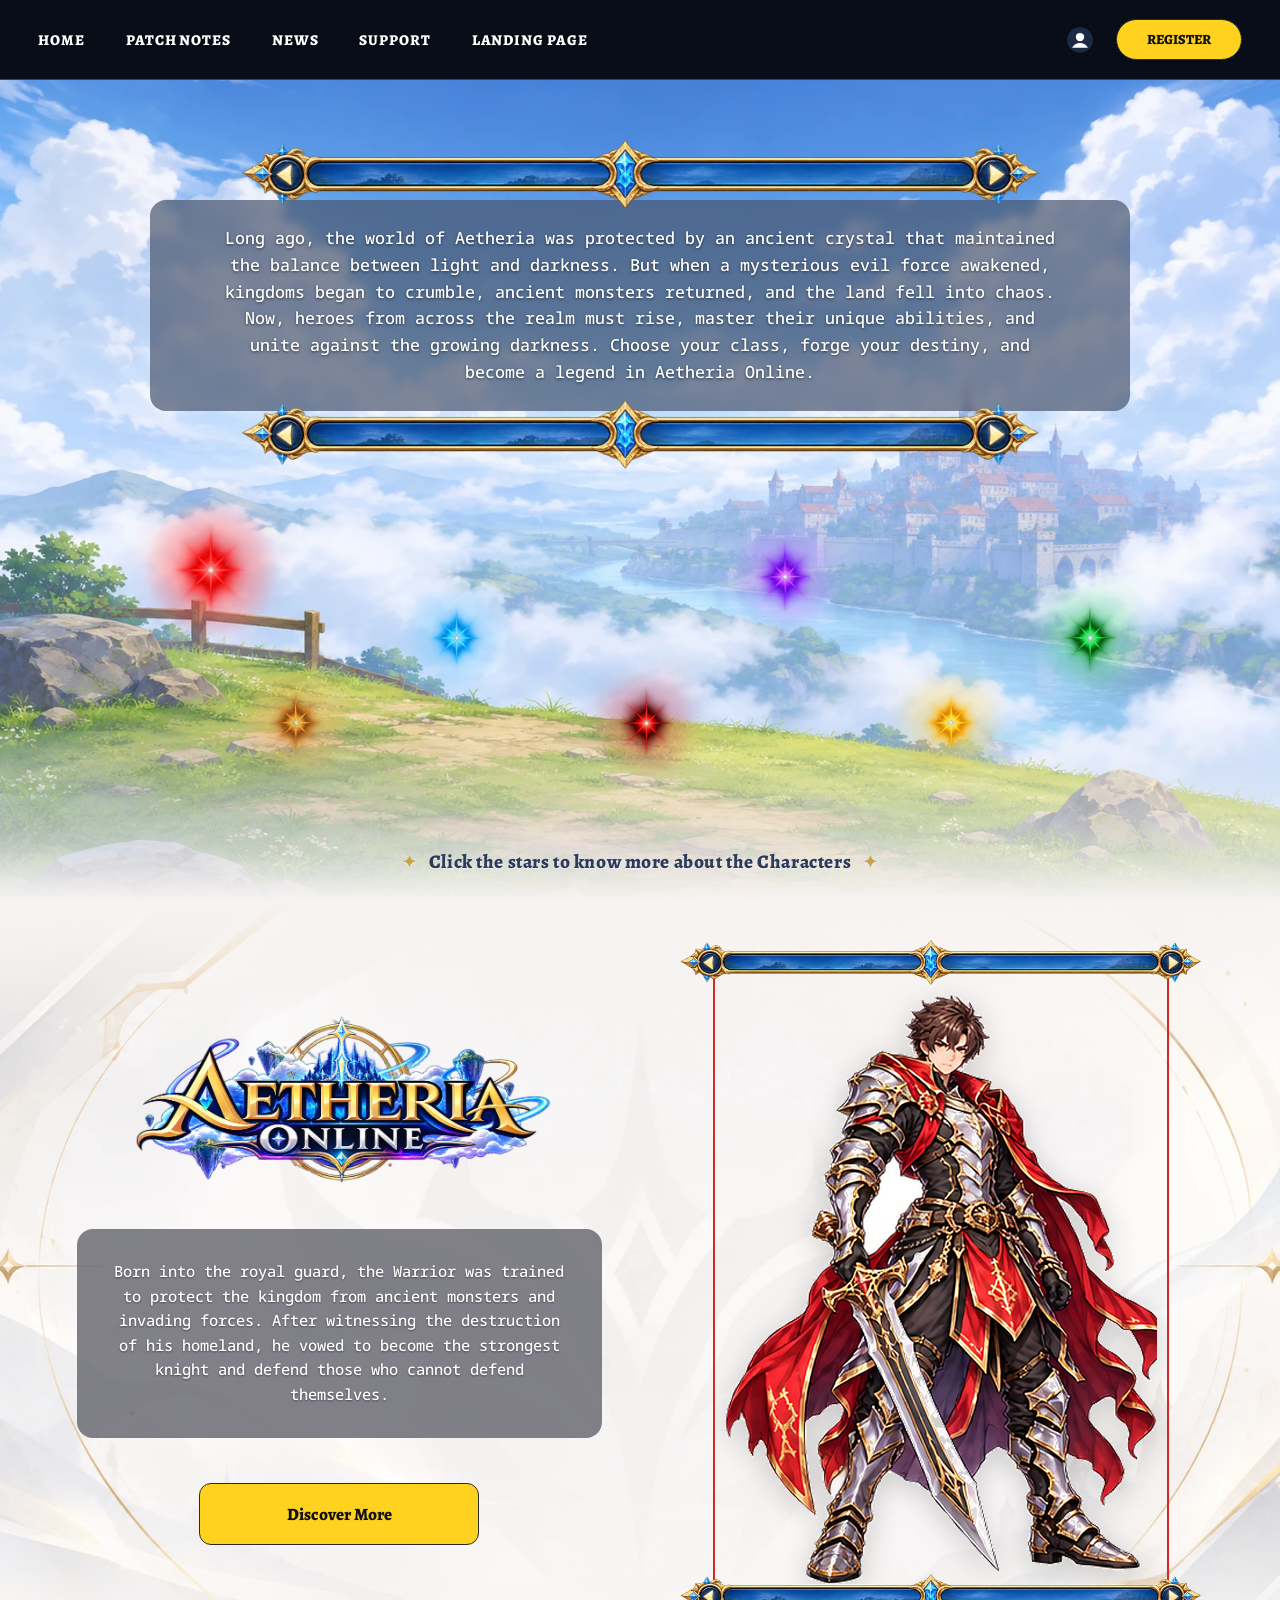
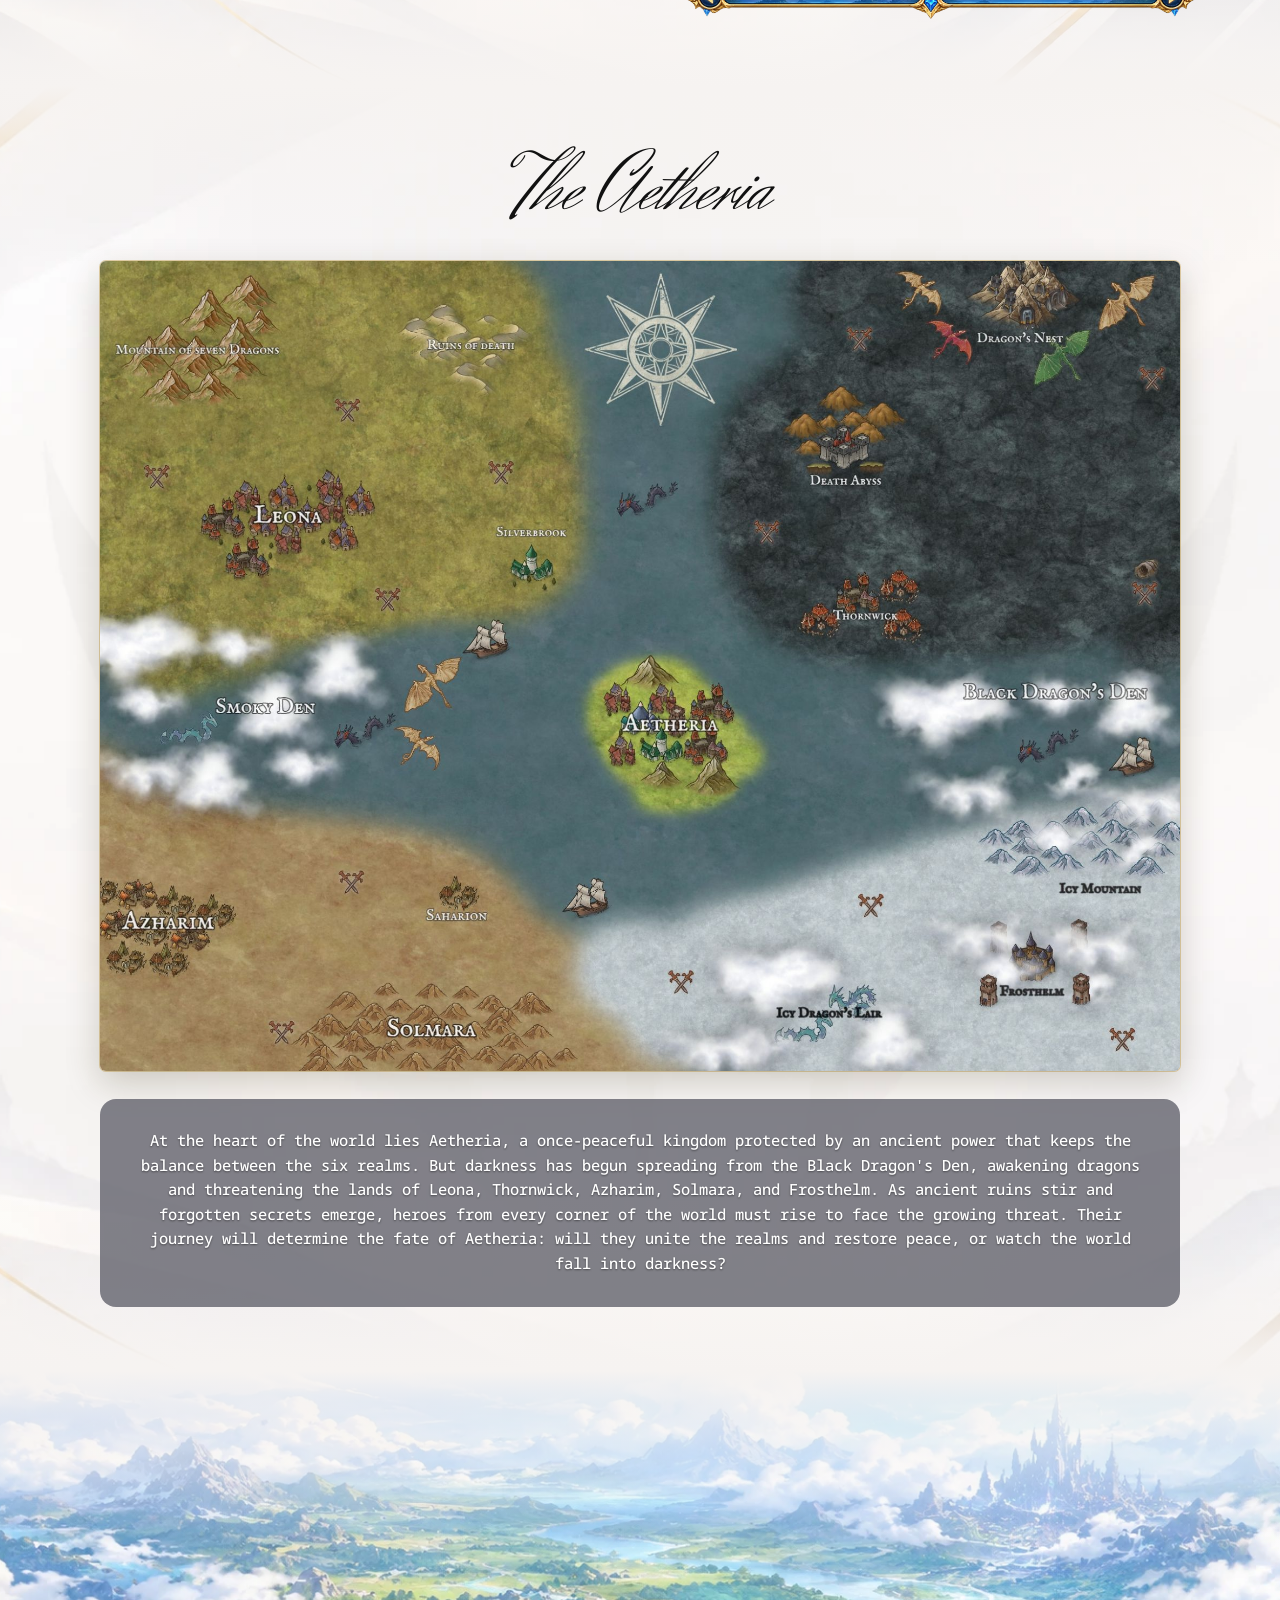
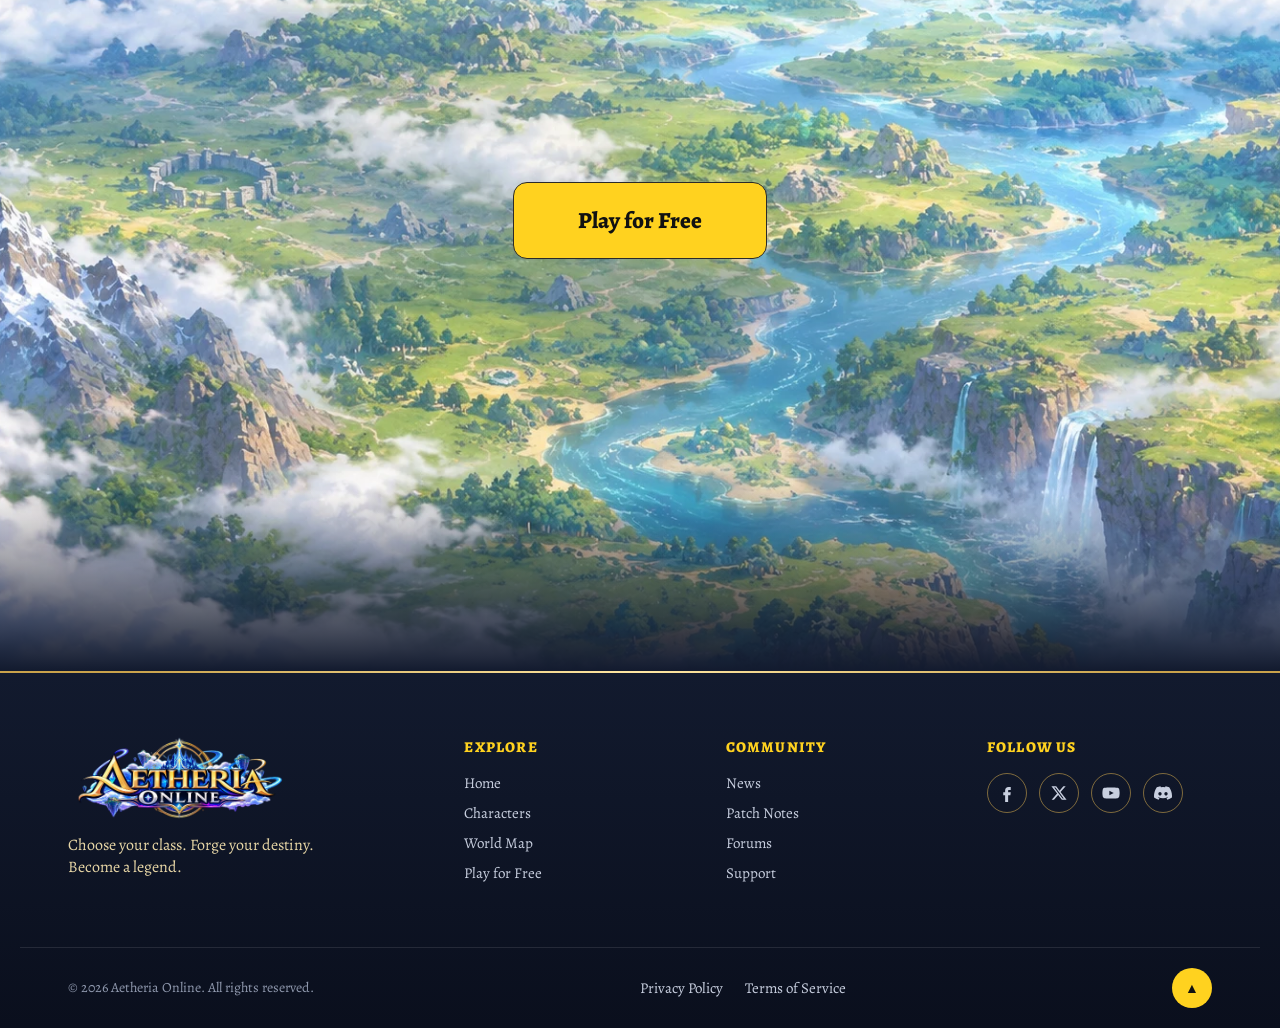
==== pages/home.html @ 91de080e "Add Aetheria Online website Landing page with starfield, shooting stars and warp transition; homepag" ====
<!DOCTYPE html>
<html lang="en">
<head>
  <meta charset="UTF-8" />
  <meta name="viewport" content="width=device-width, initial-scale=1.0" />
  <title>Aetheria Online | Official Website</title>
  <link rel="preconnect" href="https://fonts.googleapis.com" />
  <link rel="preconnect" href="https://fonts.gstatic.com" crossorigin />
  <link href="https://fonts.googleapis.com/css2?family=Alegreya:wght@700;800&family=Herr+Von+Muellerhoff&family=Noto+Sans+Mono:wght@500;600&display=swap" rel="stylesheet" />
  <link rel="stylesheet" href="../css/home.css?v=7" />
  <!-- Runs before the page is drawn: arrival effect after "Official Website" -->
  <script src="../js/page-transition.js?v=7"></script>
</head>
<body>

  <!-- ================= TOP MENU (full width) ================= -->
  <nav class="nav" id="top-nav">
    <ul class="nav__links">
      <li><a href="#home">Home</a></li>
      <li><a href="#">Patch Notes</a></li>
      <li><a href="#">News</a></li>
      <li><a href="#">Support</a></li>
      <li><a href="../index.html">Landing Page</a></li>
    </ul>
    <div class="nav__right">
      <a class="nav__account" href="#" aria-label="Account">
        <svg viewBox="0 0 24 24" width="28" height="28" aria-hidden="true">
          <circle cx="12" cy="12" r="11" fill="#1d2a44" />
          <circle cx="12" cy="9.5" r="3.6" fill="#fff" />
          <path d="M5.2 18.6c1.4-2.6 3.9-4 6.8-4s5.4 1.4 6.8 4" fill="#fff" />
        </svg>
      </a>
      <a class="btn btn--small" href="#">Register</a>
    </div>
  </nav>

  <!-- Centred page column: side space appears on wide screens -->
  <main class="page">

  <!-- ================= CONTAINER 1 : Hero ================= -->
  <section class="hero" id="home">

    <div class="intro">
      <div class="frame-bar"><img src="../assets/images/ui/frame-bar.webp" alt="" /></div>
      <p class="intro__text">
        Long ago, the world of Aetheria was protected by an ancient crystal that maintained the
        balance between light and darkness. But when a mysterious evil force awakened, kingdoms
        began to crumble, ancient monsters returned, and the land fell into chaos. Now, heroes from
        across the realm must rise, master their unique abilities, and unite against the growing
        darkness. Choose your class, forge your destiny, and become a legend in Aetheria Online.
      </p>
      <div class="frame-bar"><img src="../assets/images/ui/frame-bar.webp" alt="" /></div>
    </div>

    <!-- Stars: data-character must match a key in js/characters.js -->
    <div class="stars">
      <button class="star" data-character="warrior"   style="--x:16.5%; --y:54.6%;" aria-label="Show Warrior"><img src="../assets/images/stars/star-red.png" alt="" /></button>
      <button class="star" data-character="cleric"    style="--x:35.6%; --y:65%;"   aria-label="Show Cleric"><img src="../assets/images/stars/star-blue.png" alt="" /></button>
      <button class="star" data-character="mage"      style="--x:61.3%; --y:55.6%;" aria-label="Show Mage"><img src="../assets/images/stars/star-purple.png" alt="" /></button>
      <button class="star" data-character="archer"    style="--x:85.2%; --y:65%;"   aria-label="Show Archer"><img src="../assets/images/stars/star-green.png" alt="" /></button>
      <button class="star" data-character="mechanic"  style="--x:23.1%; --y:78%;"   aria-label="Show Mechanic"><img src="../assets/images/stars/star-bronze.png" alt="" /></button>
      <button class="star" data-character="assassin"  style="--x:50.5%; --y:78%;"   aria-label="Show Assassin"><img src="../assets/images/stars/star-dark-red.png" alt="" /></button>
      <button class="star" data-character="alchemist" style="--x:74.2%; --y:78%;"   aria-label="Show Alchemist"><img src="../assets/images/stars/star-gold.png" alt="" /></button>
    </div>

    <!-- Hint in the misty area at the bottom of Container 1 -->
    <p class="star-hint">
      <span class="star-hint__icon" aria-hidden="true">&#10022;</span>
      Click the stars to know more about the Characters
      <span class="star-hint__icon" aria-hidden="true">&#10022;</span>
    </p>
  </section>

  <!-- ================= CONTAINER 2 : Character ================= -->
  <section class="characters" id="characters">
    <div class="characters__inner">
      <div class="characters__info">
        <img class="characters__logo" src="../assets/images/logo/logo.png" alt="Aetheria Online" />

        <div class="characters__desc">
          <!-- Only this text fades -->
          <p id="character-desc" class="fade"></p>
        </div>

        <a class="btn btn--discover" id="discover-btn" href="#home">Discover More</a>
      </div>

      <div class="portrait" id="portrait">
        <div class="frame-bar"><img src="../assets/images/ui/frame-bar.webp" alt="" /></div>
        <div class="portrait__box">
          <!-- Only this image fades -->
          <img id="character-img" class="portrait__img fade" src="" alt="" />
        </div>
        <div class="frame-bar"><img src="../assets/images/ui/frame-bar.webp" alt="" /></div>
      </div>
    </div>
  </section>

  <!-- ================= CONTAINER 3 : Aetheria Map ================= -->
  <section class="world" id="world">
    <div class="world__inner reveal">
      <h2 class="world__title">The Aetheria</h2>

      <figure class="world__map">
        <img src="../assets/images/backgrounds/aetheria-map.jpg"
             alt="Map of Aetheria showing Leona, Thornwick, Azharim, Solmara, Frosthelm and the Black Dragon's Den"
             loading="lazy" />
      </figure>

      <p class="world__desc">
        At the heart of the world lies Aetheria, a once-peaceful kingdom protected by an ancient
        power that keeps the balance between the six realms. But darkness has begun spreading from
        the Black Dragon's Den, awakening dragons and threatening the lands of Leona, Thornwick,
        Azharim, Solmara, and Frosthelm. As ancient ruins stir and forgotten secrets emerge, heroes
        from every corner of the world must rise to face the growing threat. Their journey will
        determine the fate of Aetheria: will they unite the realms and restore peace, or watch the
        world fall into darkness?
      </p>
    </div>
  </section>

  <!-- ================= CONTAINER 4 : Play for Free ================= -->
  <section class="play" id="play">
    <a class="btn btn--play" href="#">Play for Free</a>
  </section>

  </main>

  <!-- ================= FOOTER ================= -->
  <footer class="footer">
    <div class="footer__top">
      <div class="footer__brand">
        <img class="footer__logo" src="../assets/images/logo/logo.png" alt="Aetheria Online" loading="lazy" />
        <p class="footer__tagline">Choose your class. Forge your destiny. Become a legend.</p>
      </div>

      <nav class="footer__col" aria-label="Explore">
        <h3>Explore</h3>
        <a href="#home">Home</a>
        <a href="#characters">Characters</a>
        <a href="#world">World Map</a>
        <a href="#play">Play for Free</a>
      </nav>

      <nav class="footer__col" aria-label="Community">
        <h3>Community</h3>
        <a href="#">News</a>
        <a href="#">Patch Notes</a>
        <a href="#">Forums</a>
        <a href="#">Support</a>
      </nav>

      <div class="footer__col">
        <h3>Follow Us</h3>
        <div class="footer__social">
          <a href="#" aria-label="Facebook">
            <svg viewBox="0 0 24 24" aria-hidden="true"><path d="M14 8h3V4h-3c-2.8 0-4.5 1.8-4.5 4.6V11H7v4h2.5v9h4v-9h3l.5-4h-3.5V8.8c0-.5.3-.8.5-.8z"/></svg>
          </a>
          <a href="#" aria-label="X">
            <svg viewBox="0 0 24 24" aria-hidden="true"><path d="M17.8 3h3.1l-6.8 7.8 8 10.2h-6.3l-4.9-6.4L5.3 21H2.2l7.3-8.4L1.9 3h6.4l4.4 5.9L17.8 3zm-1.1 16.2h1.7L7.3 4.7H5.5l11.2 14.5z"/></svg>
          </a>
          <a href="#" aria-label="YouTube">
            <svg viewBox="0 0 24 24" aria-hidden="true"><path d="M23 7.2a3 3 0 0 0-2.1-2.1C19 4.6 12 4.6 12 4.6s-7 0-8.9.5A3 3 0 0 0 1 7.2 31 31 0 0 0 .5 12a31 31 0 0 0 .5 4.8 3 3 0 0 0 2.1 2.1c1.9.5 8.9.5 8.9.5s7 0 8.9-.5a3 3 0 0 0 2.1-2.1 31 31 0 0 0 .5-4.8 31 31 0 0 0-.5-4.8zM9.8 15.1V8.9l5.8 3.1-5.8 3.1z"/></svg>
          </a>
          <a href="#" aria-label="Discord">
            <svg viewBox="0 0 24 24" aria-hidden="true"><path d="M20.3 4.4A19.6 19.6 0 0 0 15.4 3l-.6 1.3a18 18 0 0 0-5.6 0L8.6 3a19.6 19.6 0 0 0-4.9 1.4C.6 9.1-.3 13.6.1 18.1a19.8 19.8 0 0 0 6 3l1.3-2.1a12.8 12.8 0 0 1-2-1l.5-.4a14.1 14.1 0 0 0 12.2 0l.5.4c-.6.4-1.3.7-2 1l1.3 2.1a19.7 19.7 0 0 0 6-3c.5-5.2-.8-9.7-3.6-13.7zM8 15.4c-1.2 0-2.2-1.1-2.2-2.4S6.8 10.6 8 10.6s2.2 1.1 2.2 2.4-1 2.4-2.2 2.4zm8 0c-1.2 0-2.2-1.1-2.2-2.4s1-2.4 2.2-2.4 2.2 1.1 2.2 2.4-1 2.4-2.2 2.4z"/></svg>
          </a>
        </div>
      </div>
    </div>

    <div class="footer__bottom">
      <p>&copy; <span id="year">2026</span> Aetheria Online. All rights reserved.</p>
      <div class="footer__legal">
        <a href="#">Privacy Policy</a>
        <a href="#">Terms of Service</a>
      </div>
      <button class="footer__totop" id="to-top" type="button" aria-label="Back to top">&#9650;</button>
    </div>
  </footer>

  <script src="../js/characters.js?v=7"></script>
  <script src="../js/home.js?v=7"></script>
</body>
</html>
---- css/home.css ----
/* ===== Homepage ===== */
*,
*::before,
*::after {
  box-sizing: border-box;
  margin: 0;
  padding: 0;
}

html {
  scroll-behavior: smooth;
}

/* ---------- Page layout ----------
   --page-max     = width of the centred content column
   --page-gutter  = colour of the empty side space on wide screens
   --nav-height   = height of the full-width top menu bar */
:root {
  --page-max: 1440px;
  --page-gutter: #0e1627;
  --nav-height: 80px;
}

body {
  background: var(--page-gutter);
  color: #fff;
  font-family: "Alegreya", Georgia, serif;
}

img {
  display: block;
  max-width: 100%;
}

/* ---------- Shared yellow button ---------- */
.btn {
  display: inline-flex;
  align-items: center;
  justify-content: center;
  background: #ffd21f;
  color: #111;
  border: 1px solid #2a2a2a;
  border-radius: 12px;
  font-family: "Alegreya", Georgia, serif;
  font-weight: 800;
  text-decoration: none;
  transition: transform 0.2s ease, box-shadow 0.2s ease, background 0.2s ease;
}

.btn:hover,
.btn:focus-visible {
  background: #ffdd4d;
  transform: translateY(-2px);
  box-shadow: 0 0 18px rgba(255, 200, 0, 0.5);
}

.btn--small {
  padding: 10px 30px;
  font-size: 14px;
  text-transform: uppercase;
  border-radius: 999px;
}

/* ---------- Ornate frame bar (top/bottom of intro + portrait) ---------- */
.frame-bar {
  width: 100%;
  aspect-ratio: 2000 / 190;
  overflow: hidden;
  position: relative;
  z-index: 2;
}

.frame-bar img {
  width: 100%;
  height: 100%;
  object-fit: cover;
  object-position: 50% 48%;
}

/* =========================================================
   CONTAINER 1 : Hero
   ========================================================= */
/* Centred column that holds Containers 1-4.
   On screens wider than --page-max the dark gutter shows on both sides. */
.page {
  width: 100%;
  max-width: var(--page-max);
  margin: 0 auto;
  background: #f6f3f1;
  box-shadow: 0 0 60px rgba(0, 0, 0, 0.55);
  overflow: hidden;
}

/* Sticky links land below the top menu */
.page > section {
  scroll-margin-top: var(--nav-height);
}

.hero {
  position: relative;
  width: 100%;
  /* Design ratio (1440x1024), but never taller than the screen */
  aspect-ratio: 1440 / 1024;
  max-height: calc(100vh - var(--nav-height));
  min-height: 560px;
  background: url("../assets/images/backgrounds/homepage-bg.webp") center 65% / cover no-repeat;
  overflow: hidden;
}

/* "Click the stars..." hint, sitting in the misty fade at the bottom */
.star-hint {
  position: absolute;
  left: 0;
  right: 0;
  bottom: clamp(14px, 3%, 32px);
  z-index: 3; /* above the bottom fade */
  display: flex;
  align-items: center;
  justify-content: center;
  gap: 12px;
  padding: 0 16px;
  font-family: "Alegreya", Georgia, serif;
  font-weight: 800;
  font-size: clamp(16px, 1.5vw, 22px);
  letter-spacing: 0.03em;
  text-align: center;
  color: #2c3a5c;
  text-shadow: 0 1px 0 rgba(255, 255, 255, 0.8);
  pointer-events: none;
  animation: hintBreathe 3s ease-in-out infinite;
}

.star-hint__icon {
  color: #c9a24b;
  font-size: 0.9em;
}

@keyframes hintBreathe {
  0%, 100% { opacity: 0.75; }
  50%      { opacity: 1; }
}

.stars {
  position: absolute;
  inset: 0;
}

/* Full-width top menu bar (like the reference) */
.nav {
  position: sticky;
  top: 0;
  z-index: 50;
  min-height: var(--nav-height);
  display: flex;
  align-items: center;
  justify-content: space-between;
  /* menu items line up with the edges of the centred column */
  padding: 14px max(clamp(16px, 3vw, 40px), calc((100% - var(--page-max)) / 2 + 40px));
  background: rgba(10, 14, 24, 0.96);
  border-bottom: 1px solid rgba(201, 162, 75, 0.35);
  backdrop-filter: blur(6px);
}

.nav__links {
  display: flex;
  flex-wrap: wrap;
  gap: clamp(18px, 3.2vw, 52px);
  list-style: none;
}

.nav__links a {
  color: #fff;
  font-size: 15px;
  letter-spacing: 0.06em;
  font-weight: 800;
  text-transform: uppercase;
  text-decoration: none;
  text-shadow: 0 1px 3px rgba(0, 0, 0, 0.45);
  transition: color 0.2s ease;
}

.nav__links a:hover {
  color: #ffd21f;
}

.nav__right {
  display: flex;
  align-items: center;
  gap: 22px;
}

.nav__account {
  display: flex;
}

/* Intro text block */
.intro {
  position: absolute;
  top: 7%;
  left: 50%;
  transform: translateX(-50%);
  width: min(78%, 980px);
  display: flex;
  flex-direction: column;
  align-items: center;
}

.intro .frame-bar {
  width: 82%;
}

.intro__text {
  width: 100%;
  margin: -1.4% 0;
  padding: clamp(14px, 2.6%, 34px) clamp(20px, 7%, 90px);
  background: rgba(70, 82, 105, 0.68);
  backdrop-filter: blur(4px);
  border-radius: 16px;
  font-family: "Noto Sans Mono", "Courier New", monospace;
  font-weight: 500;
  font-size: clamp(13px, 1.3vw, 19px);
  line-height: 1.6;
  text-align: center;
  color: #fff;
  text-shadow: 0 1px 3px rgba(0, 0, 0, 0.6);
}

/* Clickable stars */
.star {
  --glow: #ffffff;
  position: absolute;
  left: var(--x);
  /* squeeze the design positions into the lower part of the hero
     so the stars never sit under the intro text box */
  top: calc(var(--y) * 0.8 + 16%);
  width: clamp(42px, 4.8vw, 78px);
  aspect-ratio: 388 / 490;
  transform: translate(-50%, -50%);
  background: none;
  border: none;
  cursor: pointer;
  z-index: 5;
}

/* Glow colour per star */
.star[data-character="warrior"]   { --glow: #ff3030; }
.star[data-character="cleric"]    { --glow: #33b4ff; }
.star[data-character="mage"]      { --glow: #b04dff; }
.star[data-character="archer"]    { --glow: #2fe05a; }
.star[data-character="mechanic"]  { --glow: #ff9a3c; }
.star[data-character="assassin"]  { --glow: #d0101a; }
.star[data-character="alchemist"] { --glow: #ffcc22; }

/* Soft halo behind each star that breathes in and out */
.star::before {
  content: "";
  position: absolute;
  inset: -35%;
  border-radius: 50%;
  background: radial-gradient(circle, var(--glow) 0%, transparent 62%);
  opacity: 0.35;
  pointer-events: none;
  animation: haloPulse 2.2s ease-in-out infinite;
  animation-delay: inherit;
}

/* Swirling mist around each star (tinted with its glow colour) */
.star::after {
  content: "";
  position: absolute;
  inset: -70%;
  border-radius: 50%;
  background:
    radial-gradient(ellipse 36% 26% at 34% 44%, color-mix(in srgb, var(--glow) 55%, #fff) 0%, transparent 70%),
    radial-gradient(ellipse 28% 36% at 66% 40%, color-mix(in srgb, var(--glow) 45%, #fff) 0%, transparent 70%),
    radial-gradient(ellipse 36% 24% at 58% 64%, color-mix(in srgb, var(--glow) 55%, #fff) 0%, transparent 70%),
    radial-gradient(circle at 50% 50%, color-mix(in srgb, var(--glow) 60%, transparent) 0%, transparent 50%);
  filter: blur(10px);
  opacity: 0.35;
  pointer-events: none;
  z-index: 0;
  animation: mistHeartbeat 1.6s ease-out infinite;
  animation-delay: inherit;
}

.star img {
  z-index: 1;
  position: relative;
  width: 100%;
  height: 100%;
  object-fit: contain;
  pointer-events: none;
  animation: starGlow 2.2s ease-in-out infinite;
  animation-delay: inherit;
  transition: transform 0.25s ease;
}

/* Offset the timing so the stars don't pulse in sync */
.star:nth-child(1) { animation-delay: 0s; }
.star:nth-child(2) { animation-delay: -0.4s; }
.star:nth-child(3) { animation-delay: -1.1s; }
.star:nth-child(4) { animation-delay: -1.7s; }
.star:nth-child(5) { animation-delay: -0.8s; }
.star:nth-child(6) { animation-delay: -1.4s; }
.star:nth-child(7) { animation-delay: -0.2s; }

.star {
  transition: transform 0.25s ease;
}

.star:hover,
.star:focus-visible,
.star.is-active {
  transform: translate(-50%, -50%) scale(1.3);
}

.star:hover::before,
.star:focus-visible::before,
.star.is-active::before {
  opacity: 0.75;
}

.star:focus-visible {
  outline: 2px dashed #fff;
  outline-offset: 2px;
  border-radius: 50%;
}

@keyframes starGlow {
  0%, 100% {
    transform: scale(1);
    filter: brightness(1) drop-shadow(0 0 4px var(--glow));
  }
  50% {
    transform: scale(1.18);
    filter: brightness(1.45) drop-shadow(0 0 16px var(--glow)) drop-shadow(0 0 28px var(--glow));
  }
}

/* Heartbeat: quick "lub-dub" double pulse, then a rest */
@keyframes mistHeartbeat {
  0%   { transform: scale(0.85); opacity: 0.25; }
  12%  { transform: scale(1.12); opacity: 0.6;  }  /* lub */
  24%  { transform: scale(0.95); opacity: 0.35; }
  36%  { transform: scale(1.2);  opacity: 0.65; }  /* dub */
  60%  { transform: scale(0.9);  opacity: 0.3;  }
  100% { transform: scale(0.85); opacity: 0.25; }  /* rest */
}

.star:hover::after,
.star:focus-visible::after,
.star.is-active::after {
  filter: blur(10px) brightness(1.15);
}

@keyframes haloPulse {
  0%, 100% { transform: scale(0.85); opacity: 0.25; }
  50%      { transform: scale(1.15); opacity: 0.6; }
}

@media (prefers-reduced-motion: reduce) {
  .star img,
  .star::before,
  .star::after {
    animation: none;
  }
}

/* =========================================================
   CONTAINER 2 : Character
   ========================================================= */
.characters {
  position: relative;
  width: 100%;
  display: flex;
  align-items: center;
  justify-content: center;
  /* small top gap so Container 2 sits close to Container 1 */
  padding: clamp(24px, 3vw, 48px) clamp(16px, 6vw, 110px) clamp(48px, 5vw, 90px);
  background: url("../assets/images/backgrounds/character-bg.webp") center / cover no-repeat;
}

.characters__inner {
  width: 100%;
  max-width: 1320px;
  display: grid;
  grid-template-columns: 1fr 1fr;
  align-items: center;
  gap: clamp(24px, 6vw, 110px);
}

.characters__info {
  display: flex;
  flex-direction: column;
  align-items: center;
  gap: clamp(20px, 3.5vw, 56px);
}

.characters__logo {
  width: min(85%, 460px);
  height: auto;
}

.characters__desc {
  width: 100%;
  min-height: 11.5em;
  display: flex;
  align-items: center;
  justify-content: center;
  padding: clamp(18px, 2.4vw, 34px) clamp(18px, 2.8vw, 40px);
  background: rgba(95, 95, 105, 0.78);
  border-radius: 16px;
  font-family: "Noto Sans Mono", "Courier New", monospace;
  font-weight: 500;
  font-size: clamp(14px, 1.2vw, 18px);
  line-height: 1.6;
  text-align: center;
  color: #fff;
  text-shadow: 0 1px 2px rgba(0, 0, 0, 0.45);
}

.btn--discover {
  padding: 18px 0;
  width: min(65%, 280px);
  font-size: clamp(16px, 1.35vw, 20px);
}

/* Portrait frame */
.portrait {
  --frame-color: #d62828;
  width: 100%;
  max-width: 560px;
  justify-self: center;
  display: flex;
  flex-direction: column;
}

.portrait__box {
  margin: -2.4% 6.5%;
  aspect-ratio: 465 / 620;
  border-left: 2px solid var(--frame-color);
  border-right: 2px solid var(--frame-color);
  display: flex;
  align-items: flex-end;
  justify-content: center;
  overflow: hidden;
}

.portrait__img {
  width: 100%;
  height: 100%;
  object-fit: contain;
  object-position: center bottom;
  padding-top: 4%;
  filter: drop-shadow(0 6px 14px rgba(0, 0, 0, 0.18));
}

/* ---------- Fade transition: ONLY image + description ---------- */
.fade {
  opacity: 1;
  transition: opacity 0.5s ease-in-out;
}

.fade.is-hidden {
  opacity: 0;
}

/* =========================================================
   CONTAINER 3 : Aetheria Map
   ========================================================= */
.world {
  width: 100%;
  min-height: 100vh;
  display: flex;
  align-items: center;
  justify-content: center;
  padding: clamp(40px, 5vw, 80px) 16px;
  background: url("../assets/images/backgrounds/character-bg.webp") center / cover no-repeat;
}

.world__inner {
  width: min(1080px, 100%);
  display: flex;
  flex-direction: column;
  align-items: center;
  gap: clamp(18px, 2.2vw, 30px);
}

.world__title {
  font-family: "Herr Von Muellerhoff", "Brush Script MT", cursive;
  font-weight: 400;
  font-size: clamp(56px, 6.5vw, 96px);
  line-height: 1;
  color: #111;
}

.world__map {
  width: 100%;
  border-radius: 6px;
  overflow: hidden;
  box-shadow: 0 12px 34px rgba(60, 50, 20, 0.22), 0 0 0 1px rgba(201, 162, 75, 0.45);
}

.world__map img {
  width: 100%;
  height: auto;
}

.world__desc {
  width: 100%;
  padding: clamp(18px, 2.4vw, 30px) clamp(18px, 3vw, 40px);
  background: rgba(95, 95, 105, 0.78);
  border-radius: 16px;
  font-family: "Noto Sans Mono", "Courier New", monospace;
  font-weight: 500;
  font-size: clamp(14px, 1.2vw, 18px);
  line-height: 1.6;
  text-align: center;
  color: #fff;
  text-shadow: 0 1px 2px rgba(0, 0, 0, 0.45);
}

/* Simple fade-in, only the first time the section scrolls into view
   (enabled by js/home.js) */
.js-reveal .reveal {
  opacity: 0;
  transition: opacity 1s ease;
}

.js-reveal .reveal.is-visible {
  opacity: 1;
}

/* =========================================================
   CONTAINER 4 : Play for Free
   ========================================================= */
.play {
  width: 100%;
  aspect-ratio: 1440 / 1024;
  min-height: 420px;
  max-height: 100vh;
  display: flex;
  align-items: center;
  justify-content: center;
  background: url("../assets/images/backgrounds/world-map.webp") center / cover no-repeat;
}

.btn--play {
  padding: 22px clamp(44px, 5vw, 72px);
  font-size: clamp(20px, 1.8vw, 28px);
  border-radius: 14px;
  animation: playPulse 2.4s ease-in-out infinite;
}

@keyframes playPulse {
  0%, 100% { box-shadow: 0 0 0 0 rgba(255, 210, 31, 0.55), 0 6px 18px rgba(0, 0, 0, 0.25); }
  50%      { box-shadow: 0 0 0 14px rgba(255, 210, 31, 0), 0 6px 18px rgba(0, 0, 0, 0.25); }
}

/* =========================================================
   ARRIVAL FROM THE LANDING PAGE
   html.arriving is set by js/page-transition.js only when the
   visitor clicked "Official Website". The same light flash that
   ends the landing animation fades away, and Container 1 settles
   into place from a slight zoom.
   ========================================================= */
html.arriving body::after {
  content: "";
  position: fixed;
  inset: 0;
  z-index: 100;
  pointer-events: none;
  background: radial-gradient(circle at 50% 50%, #ffffff 0%, #dcecff 35%, #8fbaff 70%, #3a5ea8 100%);
  animation: flashOut 1.2s ease-out forwards;
}

html.arriving .hero {
  animation: heroArrive 1.5s cubic-bezier(0.2, 0.7, 0.2, 1) both;
}

html.arriving .nav {
  animation: navArrive 0.8s ease-out 0.6s both;
}

@keyframes flashOut {
  0%   { opacity: 1; }
  100% { opacity: 0; }
}

@keyframes heroArrive {
  from { transform: scale(1.12); filter: brightness(1.4); }
  to   { transform: scale(1);    filter: brightness(1); }
}

@keyframes navArrive {
  from { opacity: 0; transform: translateY(-100%); }
  to   { opacity: 1; transform: none; }
}

/* =========================================================
   SECTION BLENDING
   Soft gradient fades on the top/bottom edges of each container
   so the backgrounds melt into each other instead of cutting off.
   ========================================================= */
:root {
  --blend-light: #f6f3f1;   /* edge colour of character-bg.webp */
  --blend-dark: #121a2e;    /* footer top colour */
  --blend-size: clamp(90px, 14vw, 200px);
}

.characters,
.world,
.play {
  position: relative;
  isolation: isolate;
}

/* keep each section's content above the fades */
.characters__inner,
.world__inner,
.btn--play {
  position: relative;
  z-index: 1;
}

.hero::after,
.characters::before,
.characters::after,
.world::before,
.world::after,
.play::before,
.play::after {
  content: "";
  position: absolute;
  left: 0;
  right: 0;
  height: var(--blend-size);
  pointer-events: none;
  z-index: 0;
}

/* Container 1 (sky) -> Container 2 (light) */
.hero::after {
  bottom: 0;
  z-index: 1;
  background: linear-gradient(to bottom, rgba(246, 243, 241, 0), var(--blend-light));
}

.characters::before { top: 0;    background: linear-gradient(to bottom, var(--blend-light), rgba(246, 243, 241, 0)); }
.characters::after  { bottom: 0; background: linear-gradient(to top,    var(--blend-light), rgba(246, 243, 241, 0)); }

/* Container 2 -> Container 3 (same light background, hide the seam) */
.world::before { top: 0;    background: linear-gradient(to bottom, var(--blend-light), rgba(246, 243, 241, 0)); }
.world::after  { bottom: 0; background: linear-gradient(to top,    var(--blend-light), rgba(246, 243, 241, 0)); }

/* Container 3 (light) -> Container 4 (landscape) -> footer (dark) */
.play::before { top: 0;    background: linear-gradient(to bottom, var(--blend-light), rgba(246, 243, 241, 0)); }
.play::after  { bottom: 0; background: linear-gradient(to top,    var(--blend-dark),  rgba(18, 26, 46, 0)); }

/* =========================================================
   FOOTER
   ========================================================= */
.footer {
  position: relative;
  background: linear-gradient(180deg, #121a2e 0%, #0a0f1d 100%);
  color: #c8cfdf;
  border-top: 2px solid #c9a24b;
}

.footer::before {
  /* thin gold glow along the top edge */
  content: "";
  position: absolute;
  top: -2px;
  left: 10%;
  right: 10%;
  height: 2px;
  background: linear-gradient(90deg, transparent, #ffe7a3, transparent);
}

.footer__top {
  max-width: 1240px;
  margin: 0 auto;
  padding: clamp(40px, 5vw, 64px) clamp(16px, 4vw, 48px);
  display: grid;
  grid-template-columns: 1.6fr 1fr 1fr 1fr;
  gap: 36px;
}

.footer__logo {
  width: 220px;
  height: auto;
  margin-bottom: 14px;
}

.footer__tagline {
  font-family: "Alegreya", Georgia, serif;
  font-size: 16px;
  color: #e7d6a6;
  max-width: 280px;
}

.footer__col {
  display: flex;
  flex-direction: column;
  gap: 10px;
}

.footer__col h3 {
  font-family: "Alegreya", Georgia, serif;
  font-weight: 800;
  font-size: 15px;
  letter-spacing: 0.08em;
  text-transform: uppercase;
  color: #ffd21f;
  margin-bottom: 6px;
}

.footer__col a,
.footer__legal a {
  color: #c8cfdf;
  font-size: 15px;
  text-decoration: none;
  transition: color 0.2s ease;
}

.footer__col a:hover,
.footer__legal a:hover {
  color: #ffd21f;
}

.footer__social {
  display: flex;
  gap: 12px;
}

.footer__social a {
  width: 40px;
  height: 40px;
  display: grid;
  place-items: center;
  border: 1px solid rgba(201, 162, 75, 0.6);
  border-radius: 50%;
  transition: background 0.2s ease, transform 0.2s ease;
}

.footer__social a:hover {
  background: rgba(255, 210, 31, 0.15);
  transform: translateY(-2px);
}

.footer__social svg {
  width: 18px;
  height: 18px;
  fill: currentColor;
}

.footer__bottom {
  max-width: 1240px;
  margin: 0 auto;
  padding: 20px clamp(16px, 4vw, 48px);
  display: flex;
  flex-wrap: wrap;
  align-items: center;
  justify-content: space-between;
  gap: 14px;
  border-top: 1px solid rgba(255, 255, 255, 0.1);
  font-size: 14px;
  color: #8f98ad;
}

.footer__legal {
  display: flex;
  gap: 22px;
}

.footer__totop {
  width: 40px;
  height: 40px;
  border: none;
  border-radius: 50%;
  background: #ffd21f;
  color: #111;
  font-size: 14px;
  cursor: pointer;
  transition: transform 0.2s ease;
}

.footer__totop:hover {
  transform: translateY(-3px);
}

/* =========================================================
   Responsive
   ========================================================= */
@media (max-width: 900px) {
  .footer__top {
    grid-template-columns: 1fr 1fr;
  }

  .footer__brand {
    grid-column: 1 / -1;
  }

  .play {
    aspect-ratio: auto;
    min-height: 70vh;
  }
}

@media (max-width: 480px) {
  .footer__top {
    grid-template-columns: 1fr;
  }
}
@media (max-width: 900px) {
  .hero {
    aspect-ratio: auto;
    max-height: none;
    min-height: calc(100vh - var(--nav-height));
  }

  .intro {
    top: 24px;
    width: calc(100% - 32px);
  }

  /* on tall, narrow screens keep the stars in the lower part, below the text */
  .star {
    top: calc(var(--y) * 0.7 + 30%);
  }

  .characters {
    aspect-ratio: auto;
  }

  .characters__inner {
    grid-template-columns: 1fr;
  }

  .portrait {
    max-width: 380px;
  }
}

@media (max-width: 600px) {
  .nav {
    position: relative; /* not pinned on phones: it would take too much screen */
    flex-direction: column;
    gap: 10px;
    padding-top: 14px;
  }

  .page > section {
    scroll-margin-top: 0;
  }

  .nav__links {
    justify-content: center;
    gap: 8px 16px;
  }

  .nav__links a {
    font-size: 12px;
  }

  .intro {
    top: 20px;
  }
}
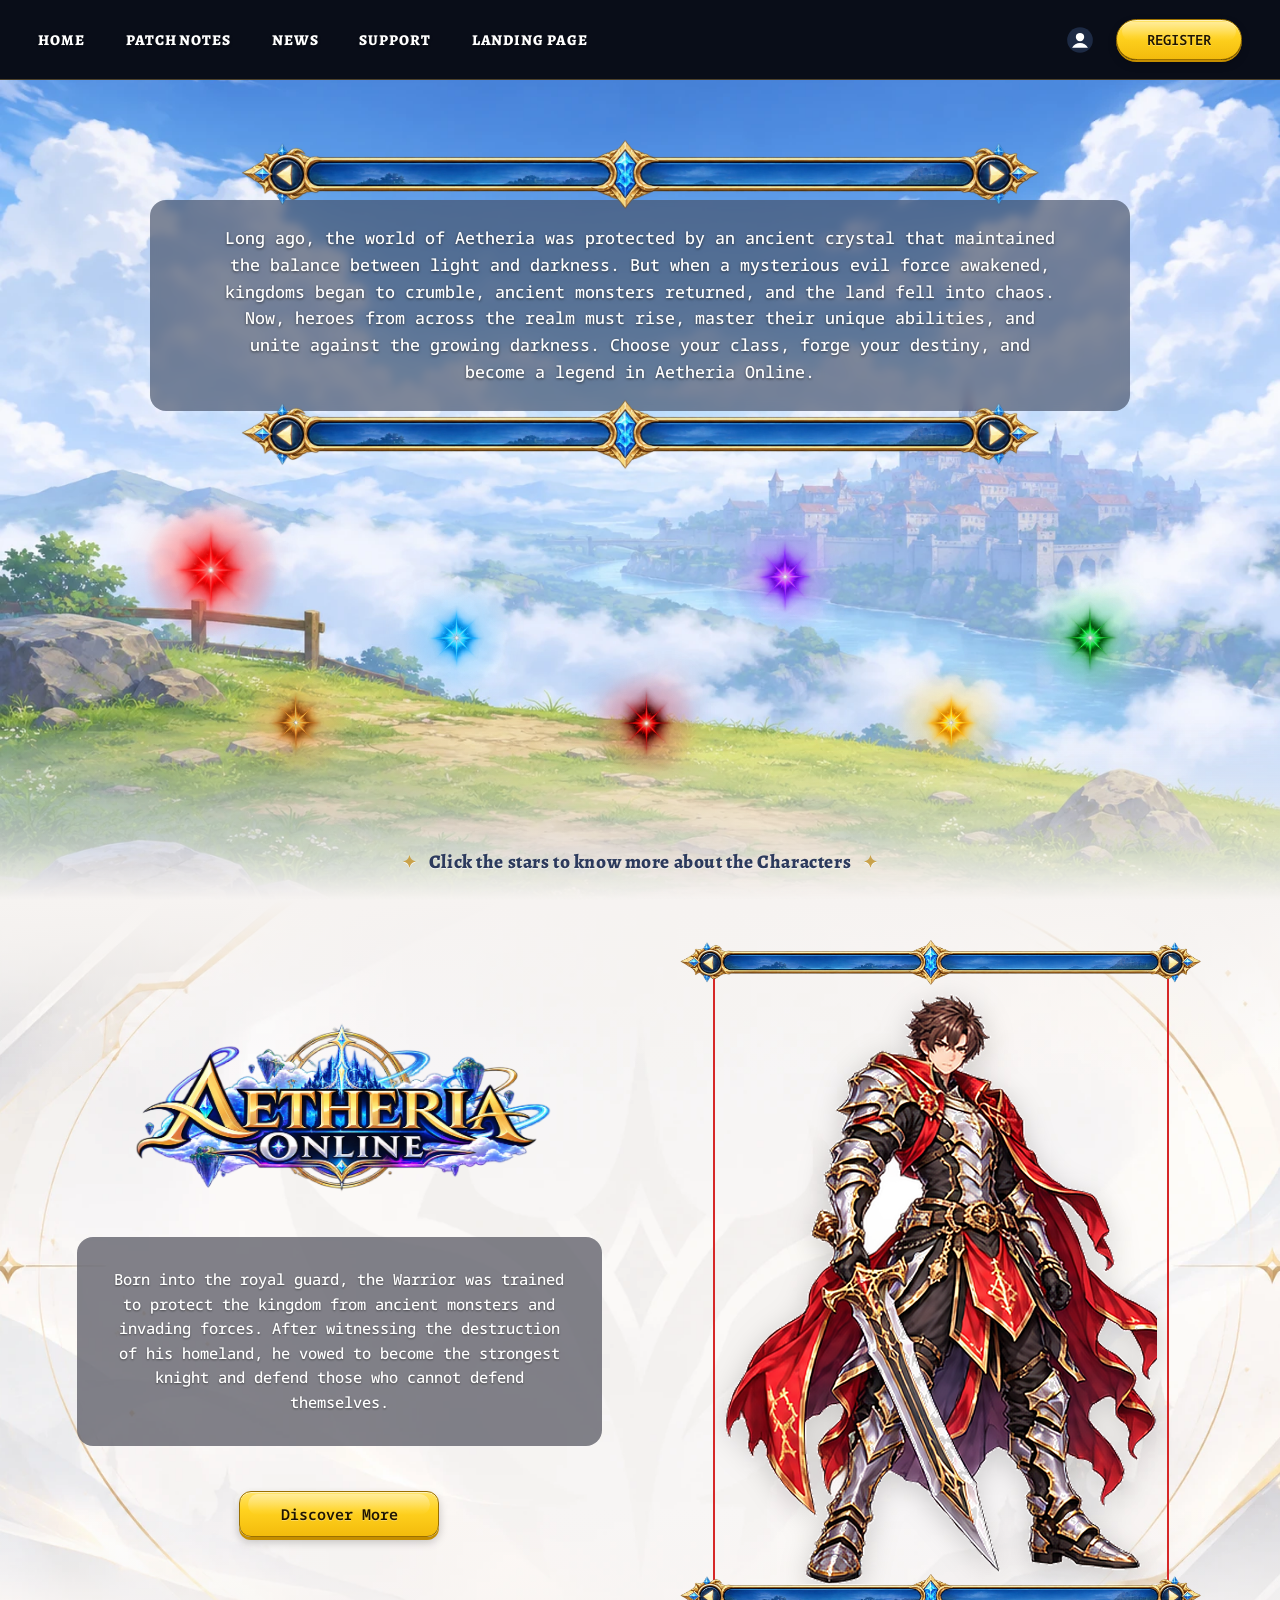
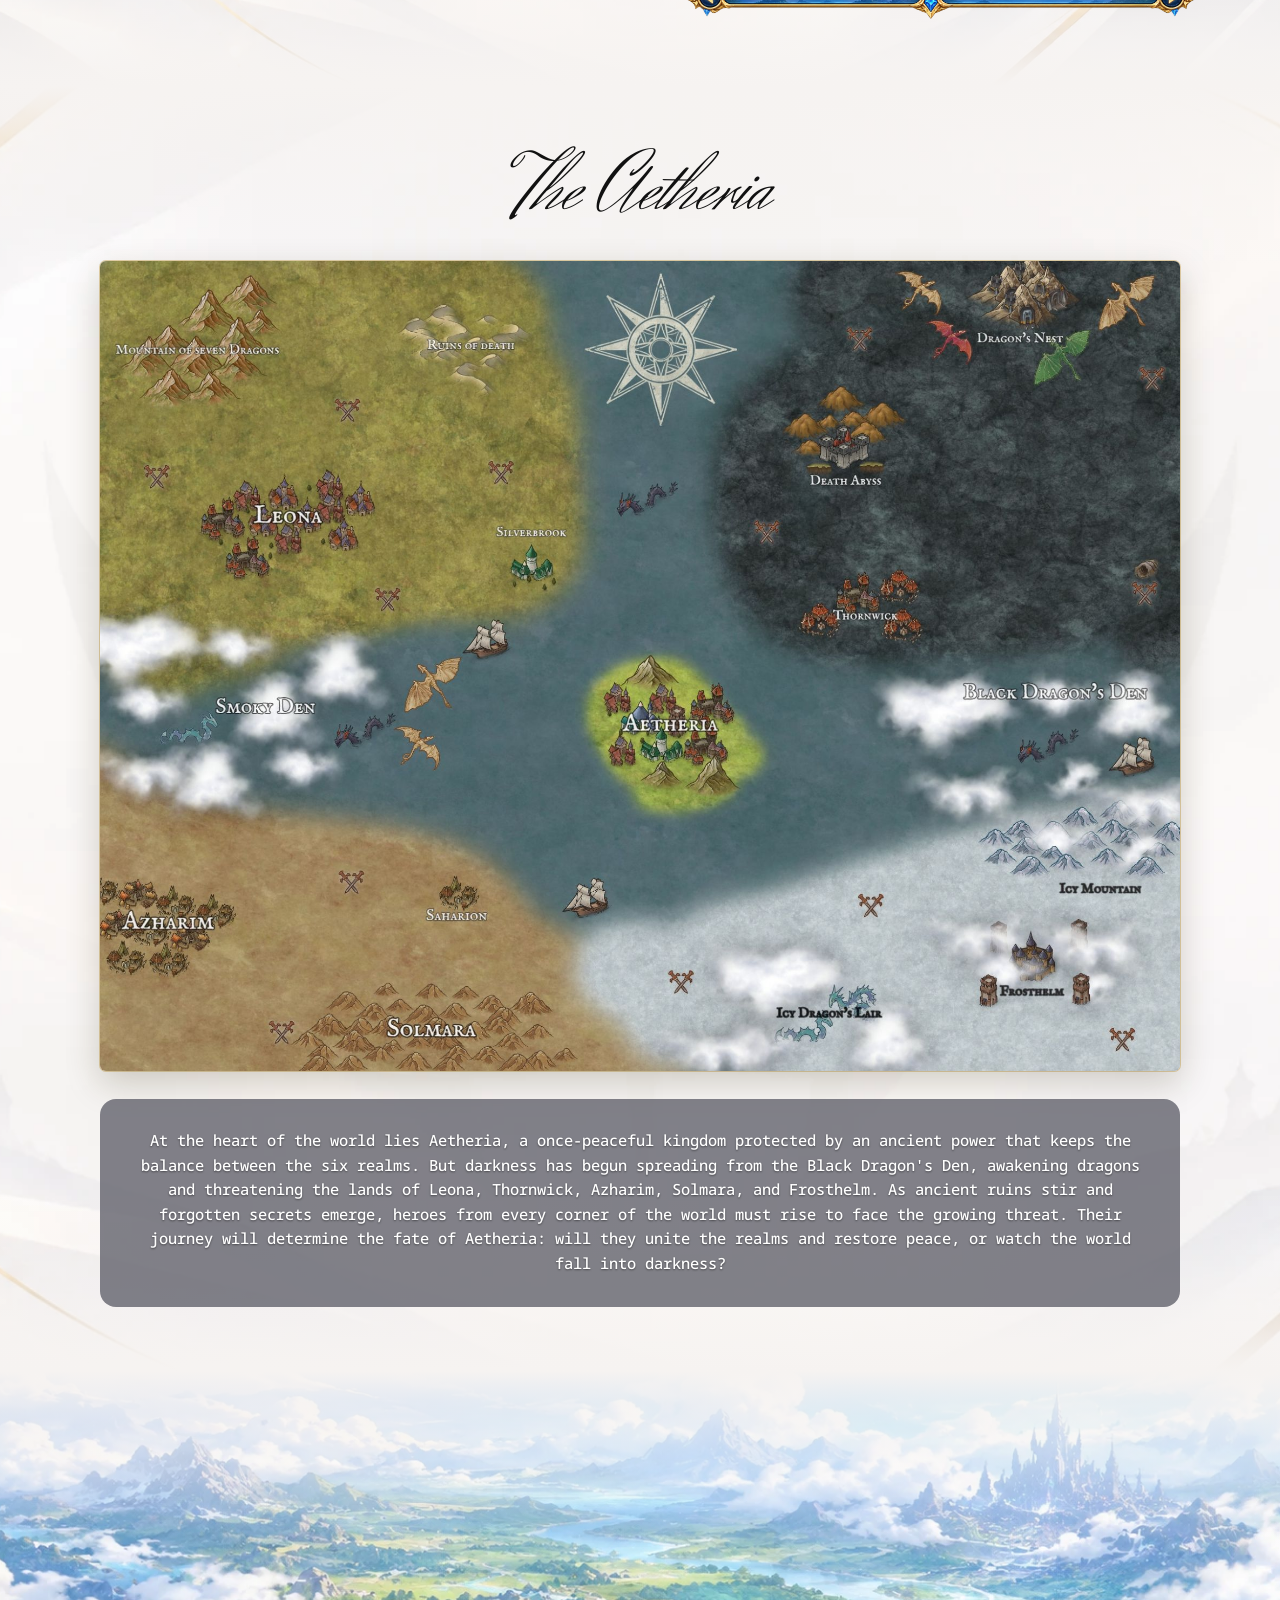
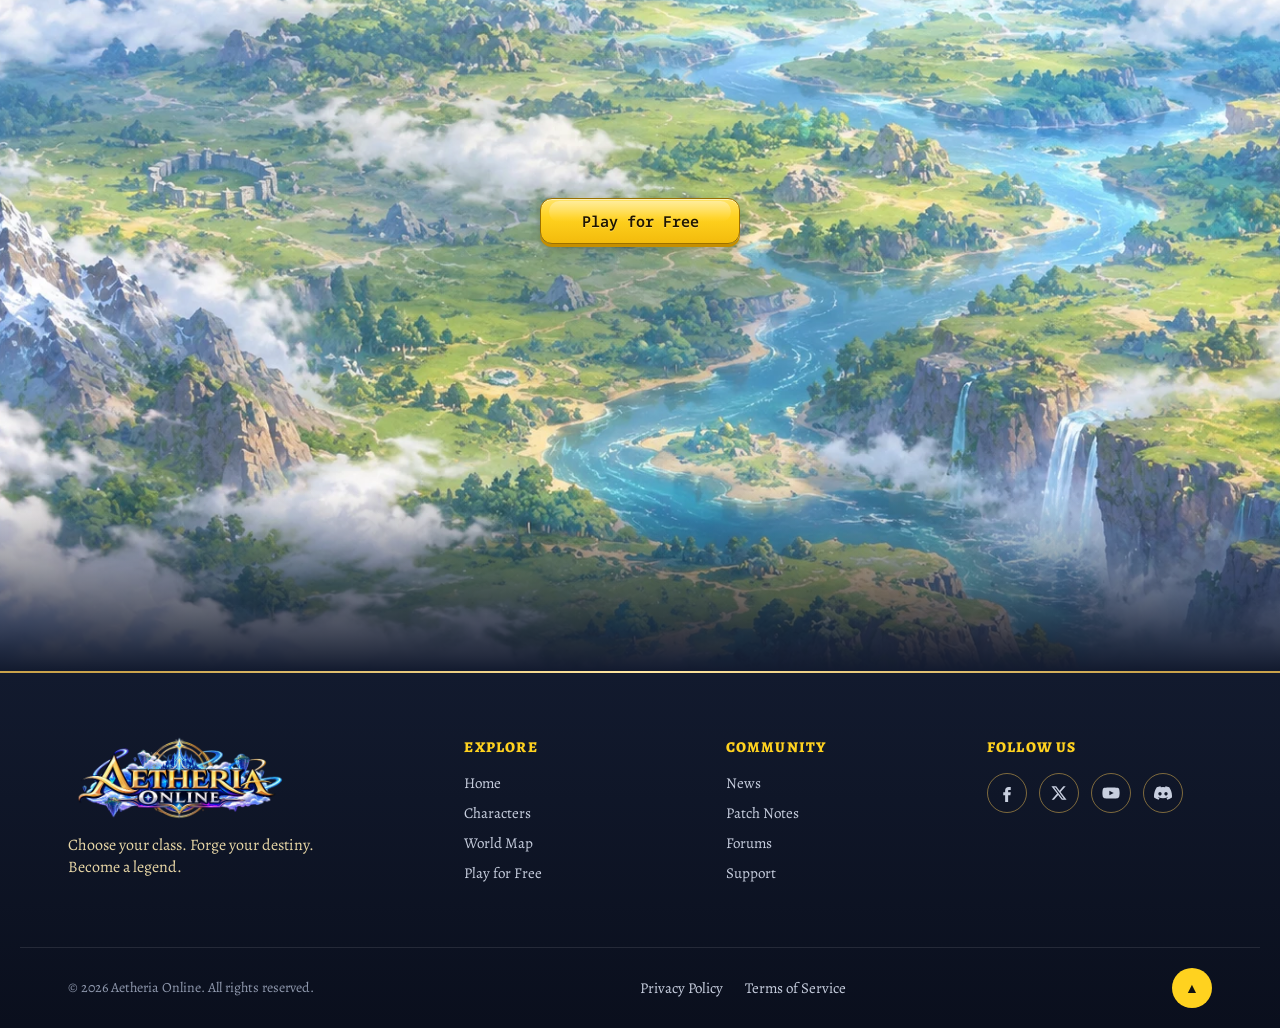
==== commit 04f6471a: "Restyle buttons: soft 3D gold look and matching sizes - New shared css/buttons.css: gentle gold grad" ====
--- a/pages/home.html
+++ b/pages/home.html
@@ -7,9 +7,13 @@
   <link rel="preconnect" href="https://fonts.googleapis.com" />
   <link rel="preconnect" href="https://fonts.gstatic.com" crossorigin />
   <link href="https://fonts.googleapis.com/css2?family=Alegreya:wght@700;800&family=Herr+Von+Muellerhoff&family=Noto+Sans+Mono:wght@500;600&display=swap" rel="stylesheet" />
-  <link rel="stylesheet" href="../css/home.css?v=7" />
+  <link rel="stylesheet" href="../css/home.css?v=16" />
+  <!-- Tablet & phone layout (overrides home.css on screens 1024px and narrower) -->
+  <link rel="stylesheet" href="../css/responsive.css?v=16" />
+  <!-- 3D gold button style (shared) -->
+  <link rel="stylesheet" href="../css/buttons.css?v=16" />
   <!-- Runs before the page is drawn: arrival effect after "Official Website" -->
-  <script src="../js/page-transition.js?v=7"></script>
+  <script src="../js/page-transition.js?v=16"></script>
 </head>
 <body>
 
@@ -40,6 +44,21 @@
   <!-- ================= CONTAINER 1 : Hero ================= -->
   <section class="hero" id="home">
 
+    <!-- Tablet/phone only: logo + account + register header (hidden on desktop) -->
+    <div class="hero__header">
+      <img class="hero__logo" src="../assets/images/logo/logo.png" alt="Aetheria Online" />
+      <div class="hero__header-right">
+        <a class="nav__account" href="#" aria-label="Account">
+          <svg viewBox="0 0 24 24" width="28" height="28" aria-hidden="true">
+            <circle cx="12" cy="12" r="11" fill="#1d2a44" />
+            <circle cx="12" cy="9.5" r="3.6" fill="#fff" />
+            <path d="M5.2 18.6c1.4-2.6 3.9-4 6.8-4s5.4 1.4 6.8 4" fill="#fff" />
+          </svg>
+        </a>
+        <a class="btn btn--small" href="#">Register</a>
+      </div>
+    </div>
+
     <div class="intro">
       <div class="frame-bar"><img src="../assets/images/ui/frame-bar.webp" alt="" /></div>
       <p class="intro__text">
@@ -74,6 +93,11 @@
   <!-- ================= CONTAINER 2 : Character ================= -->
   <section class="characters" id="characters">
     <div class="characters__inner">
+      <!-- Tablet/phone only: previous-character arrow (hidden on desktop) -->
+      <button class="char-nav char-nav--prev" id="char-prev" type="button" aria-label="Previous character">
+        <svg viewBox="0 0 24 24" aria-hidden="true"><path d="M12 5l-7 7 7 7M19 5l-7 7 7 7" /></svg>
+      </button>
+
       <div class="characters__info">
         <img class="characters__logo" src="../assets/images/logo/logo.png" alt="Aetheria Online" />
 
@@ -93,6 +117,19 @@
         </div>
         <div class="frame-bar"><img src="../assets/images/ui/frame-bar.webp" alt="" /></div>
       </div>
+
+      <!-- Tablet/phone only: the current character's glowing star (hidden on desktop).
+           It fades together with the image and description. -->
+      <div class="char-star fade" id="character-star-wrap" aria-hidden="true">
+        <span class="star star--static" id="character-star" data-character="warrior">
+          <img src="../assets/images/stars/star-red.png" alt="" />
+        </span>
+      </div>
+
+      <!-- Tablet/phone only: next-character arrow (hidden on desktop) -->
+      <button class="char-nav char-nav--next" id="char-next" type="button" aria-label="Next character">
+        <svg viewBox="0 0 24 24" aria-hidden="true"><path d="M5 5l7 7-7 7M12 5l7 7-7 7" /></svg>
+      </button>
     </div>
   </section>
 
@@ -107,6 +144,9 @@
              loading="lazy" />
       </figure>
 
+      <div class="world__desc-wrap">
+      <!-- frame bars around the text show on tablet/phone only -->
+      <div class="frame-bar world__bar"><img src="../assets/images/ui/frame-bar.webp" alt="" /></div>
       <p class="world__desc">
         At the heart of the world lies Aetheria, a once-peaceful kingdom protected by an ancient
         power that keeps the balance between the six realms. But darkness has begun spreading from
@@ -116,6 +156,8 @@
         determine the fate of Aetheria: will they unite the realms and restore peace, or watch the
         world fall into darkness?
       </p>
+      <div class="frame-bar world__bar"><img src="../assets/images/ui/frame-bar.webp" alt="" /></div>
+      </div>
     </div>
   </section>
 
@@ -179,7 +221,7 @@
     </div>
   </footer>
 
-  <script src="../js/characters.js?v=7"></script>
-  <script src="../js/home.js?v=7"></script>
+  <script src="../js/characters.js?v=16"></script>
+  <script src="../js/home.js?v=16"></script>
 </body>
 </html>
--- a/css/home.css
+++ b/css/home.css
@@ -419,11 +419,7 @@
   text-shadow: 0 1px 2px rgba(0, 0, 0, 0.45);
 }
 
-.btn--discover {
-  padding: 18px 0;
-  width: min(65%, 280px);
-  font-size: clamp(16px, 1.35vw, 20px);
-}
+/* Discover More + Play for Free share one size (see "Matching big buttons" below) */
 
 /* Portrait frame */
 .portrait {
@@ -545,10 +541,17 @@
   background: url("../assets/images/backgrounds/world-map.webp") center / cover no-repeat;
 }
 
+/* Matching big buttons: Discover More (Container 2) and Play for Free (Container 4)
+   always have exactly the same button size and font size */
+.btn--discover,
 .btn--play {
-  padding: 22px clamp(44px, 5vw, 72px);
-  font-size: clamp(20px, 1.8vw, 28px);
-  border-radius: 14px;
+  width: 200px;
+  padding: 12px 16px;
+  font-size: 15px;
+  border-radius: 12px;
+}
+
+.btn--play {
   animation: playPulse 2.4s ease-in-out infinite;
 }
 
@@ -791,80 +794,17 @@
 }
 
 /* =========================================================
-   Responsive
+   Tablet & phone layout lives in css/responsive.css
    ========================================================= */
-@media (max-width: 900px) {
-  .footer__top {
-    grid-template-columns: 1fr 1fr;
-  }
-
-  .footer__brand {
-    grid-column: 1 / -1;
-  }
-
-  .play {
-    aspect-ratio: auto;
-    min-height: 70vh;
-  }
-}
-
-@media (max-width: 480px) {
-  .footer__top {
-    grid-template-columns: 1fr;
-  }
-}
-@media (max-width: 900px) {
-  .hero {
-    aspect-ratio: auto;
-    max-height: none;
-    min-height: calc(100vh - var(--nav-height));
-  }
-
-  .intro {
-    top: 24px;
-    width: calc(100% - 32px);
-  }
-
-  /* on tall, narrow screens keep the stars in the lower part, below the text */
-  .star {
-    top: calc(var(--y) * 0.7 + 30%);
-  }
-
-  .characters {
-    aspect-ratio: auto;
-  }
-
-  .characters__inner {
-    grid-template-columns: 1fr;
-  }
-
-  .portrait {
-    max-width: 380px;
-  }
-}
-
-@media (max-width: 600px) {
-  .nav {
-    position: relative; /* not pinned on phones: it would take too much screen */
-    flex-direction: column;
-    gap: 10px;
-    padding-top: 14px;
-  }
-
-  .page > section {
-    scroll-margin-top: 0;
-  }
-
-  .nav__links {
-    justify-content: center;
-    gap: 8px 16px;
-  }
-
-  .nav__links a {
-    font-size: 12px;
-  }
-
-  .intro {
-    top: 20px;
-  }
-}
+
+/* Pieces that only appear on tablet/phone are hidden on desktop */
+.hero__header,
+.char-nav,
+.char-star,
+.world__bar {
+  display: none;
+}
+
+.world__desc-wrap {
+  width: 100%;
+}
--- a/css/responsive.css
+++ b/css/responsive.css
@@ -0,0 +1,420 @@
+/* =========================================================
+   AETHERIA ONLINE - TABLET & PHONE LAYOUT
+   Loaded after home.css. Everything here only applies to
+   screens 1024px wide and narrower; the desktop design in
+   home.css is untouched.
+   (Phones use this tablet layout until a phone design is added.)
+   ========================================================= */
+
+@media (max-width: 1024px) {
+
+  :root {
+    --bottom-nav-h: 68px;
+  }
+
+  /* leave room so the fixed bottom menu never covers the footer */
+  body {
+    padding-bottom: var(--bottom-nav-h);
+  }
+
+  .page > section {
+    scroll-margin-top: 0;
+  }
+
+  /* -------------------------------------------------------
+     MENU BAR: sticky at the bottom, scrolls left/right
+     ------------------------------------------------------- */
+  .nav {
+    position: fixed;
+    top: auto;
+    bottom: 0;
+    left: 0;
+    right: 0;
+    z-index: 60;
+    height: var(--bottom-nav-h);
+    min-height: 0;
+    padding: 0;
+    border-bottom: none;
+    border-top: 1px solid rgba(201, 162, 75, 0.35);
+  }
+
+  /* account + register move up into Container 1 on tablet */
+  .nav__right {
+    display: none;
+  }
+
+  .nav__links {
+    width: 100%;
+    height: 100%;
+    gap: 0;
+    flex-wrap: nowrap;
+    overflow-x: auto;           /* swipe/scroll sideways when items don't fit */
+    overflow-y: hidden;
+    -webkit-overflow-scrolling: touch;
+    scroll-snap-type: x proximity;
+    scrollbar-width: none;      /* hide the scrollbar (Firefox) */
+  }
+
+  .nav__links::-webkit-scrollbar {
+    display: none;              /* hide the scrollbar (Chrome, Safari, Edge) */
+  }
+
+  .nav__links li {
+    position: relative;
+    flex: 1 0 auto;             /* share the width evenly when everything fits */
+    display: flex;
+    scroll-snap-align: start;
+  }
+
+  /* thin vertical divider between items */
+  .nav__links li + li::before {
+    content: "";
+    position: absolute;
+    left: 0;
+    top: 26%;
+    bottom: 26%;
+    width: 1px;
+    background: rgba(255, 255, 255, 0.4);
+  }
+
+  .nav__links a {
+    display: flex;
+    align-items: center;
+    justify-content: center;
+    width: 100%;
+    padding: 0 clamp(22px, 4vw, 40px);
+    white-space: nowrap;
+    font-size: 14px;
+  }
+
+  /* arrival from the landing page: slide the bar up from the bottom */
+  html.arriving .nav {
+    animation-name: navArriveUp;
+  }
+
+  @keyframes navArriveUp {
+    from { opacity: 0; transform: translateY(100%); }
+    to   { opacity: 1; transform: none; }
+  }
+
+  /* -------------------------------------------------------
+     CONTAINER 1: header (logo / account / register) + intro
+     ------------------------------------------------------- */
+  .hero {
+    aspect-ratio: auto;
+    max-height: none;
+    min-height: 0;
+    display: flex;
+    flex-direction: column;
+    padding-bottom: clamp(60px, 10vw, 110px);
+    background-position: center 60%;
+  }
+
+  .hero__header {
+    position: relative;
+    z-index: 5;
+    display: flex;
+    align-items: center;
+    justify-content: space-between;
+    gap: 16px;
+    padding: 12px clamp(16px, 4vw, 32px);
+    background: linear-gradient(to bottom, rgba(30, 70, 140, 0.35), rgba(30, 70, 140, 0.12));
+    border-bottom: 1px solid rgba(255, 255, 255, 0.55);
+  }
+
+  .hero__logo {
+    width: clamp(110px, 20vw, 170px);
+    height: auto;
+  }
+
+  .hero__header-right {
+    display: flex;
+    align-items: center;
+    gap: 16px;
+  }
+
+  .intro {
+    position: relative;
+    z-index: 2;
+    top: auto;
+    left: auto;
+    transform: none;
+    width: min(88%, 760px);
+    margin: clamp(28px, 6vw, 56px) auto 0;
+  }
+
+  .intro__text {
+    font-size: clamp(13px, 1.9vw, 17px);
+  }
+
+  /* the stars move to Container 2 on tablet */
+  .stars,
+  .star-hint {
+    display: none;
+  }
+
+  /* -------------------------------------------------------
+     CONTAINER 2: « portrait » + star + description
+     ------------------------------------------------------- */
+  .characters {
+    padding: clamp(40px, 7vw, 72px) 16px clamp(60px, 9vw, 100px);
+  }
+
+  .characters__inner {
+    max-width: 640px;
+    margin: 0 auto;
+    grid-template-columns: auto minmax(0, 1fr) auto;
+    grid-template-areas:
+      "prev portrait next"
+      "star star     star"
+      "desc desc     desc";
+    justify-content: center;
+    align-items: center;
+    column-gap: clamp(8px, 5vw, 48px);
+    row-gap: 0;
+  }
+
+  /* let the logo/description/button join the grid directly */
+  .characters__info {
+    display: contents;
+  }
+
+  .characters__logo,
+  .btn--discover {
+    display: none;
+  }
+
+  .portrait {
+    grid-area: portrait;
+    justify-self: center;
+    max-width: 420px;
+    width: 100%;
+  }
+
+  .char-nav {
+    display: flex;
+    align-items: center;
+    justify-content: center;
+    width: 52px;
+    height: 52px;
+    padding: 0;
+    background: none;
+    border: none;
+    border-radius: 50%;
+    color: #3a3a46;
+    cursor: pointer;
+    transition: background 0.2s ease, color 0.2s ease, transform 0.2s ease;
+  }
+
+  .char-nav--prev { grid-area: prev; }
+  .char-nav--next { grid-area: next; }
+
+  .char-nav svg {
+    width: 30px;
+    height: 30px;
+    fill: none;
+    stroke: currentColor;
+    stroke-width: 1.6;
+    stroke-linecap: round;
+    stroke-linejoin: round;
+    /* soft gold glow that gently breathes (kept subtle on purpose) */
+    animation: arrowGlow 2.6s ease-in-out infinite;
+  }
+
+  .char-nav--next svg {
+    animation-delay: -1.3s; /* the two arrows glow alternately */
+  }
+
+  @keyframes arrowGlow {
+    0%, 100% { filter: drop-shadow(0 0 1px rgba(214, 170, 70, 0.35)); }
+    50%      { filter: drop-shadow(0 0 4px rgba(214, 170, 70, 0.75)) drop-shadow(0 0 8px rgba(255, 215, 120, 0.35)); }
+  }
+
+  .char-nav:hover,
+  .char-nav:focus-visible {
+    color: #111;
+    background: rgba(201, 162, 75, 0.18);
+  }
+
+  .char-nav:active {
+    transform: scale(0.92);
+  }
+
+  /* the current character's star, overlapping the bottom frame bar */
+  .char-star {
+    grid-area: star;
+    position: relative;
+    z-index: 3;
+    display: flex;
+    justify-content: center;
+    margin-top: -32px;
+    height: 84px;
+    pointer-events: none;
+  }
+
+  /* reuse the desktop star (same glow, pulse and heartbeat mist),
+     but placed in the normal flow instead of on the hillside */
+  .star--static,
+  .star--static:hover,
+  .star--static.is-active {
+    position: relative;
+    left: auto;
+    top: auto;
+    transform: none;
+    display: block;
+    width: 62px;
+    cursor: default;
+  }
+
+  .characters__desc {
+    grid-area: desc;
+    justify-self: center;
+    width: min(100%, 560px);
+    min-height: 0;
+    margin-top: 4px;
+    font-size: clamp(14px, 2vw, 17px);
+  }
+
+  /* -------------------------------------------------------
+     CONTAINER 3: map + framed description
+     ------------------------------------------------------- */
+  .world {
+    min-height: 0;
+    padding: clamp(40px, 7vw, 72px) 20px clamp(60px, 9vw, 100px);
+  }
+
+  .world__inner {
+    width: min(100%, 760px);
+  }
+
+  .world__desc-wrap {
+    width: min(90%, 640px);
+    display: flex;
+    flex-direction: column;
+    align-items: center;
+    margin-top: 8px;
+  }
+
+  .world__bar {
+    display: block;
+    width: 82%;
+  }
+
+  .world__desc {
+    margin: -1.6% 0;
+    padding: clamp(22px, 4vw, 34px) clamp(18px, 4vw, 36px);
+  }
+
+  /* -------------------------------------------------------
+     CONTAINER 4: Play for Free (taller, portrait shape)
+     ------------------------------------------------------- */
+  .play {
+    aspect-ratio: 3 / 4;
+    max-height: calc(100vh - var(--bottom-nav-h));
+    min-height: 480px;
+  }
+
+  /* -------------------------------------------------------
+     FOOTER
+     ------------------------------------------------------- */
+  .footer__top {
+    grid-template-columns: repeat(3, 1fr);
+    gap: 36px 24px;
+    text-align: center;
+  }
+
+  .footer__brand {
+    grid-column: 1 / -1;
+    display: flex;
+    flex-direction: column;
+    align-items: center;
+  }
+
+  .footer__tagline {
+    max-width: none;
+  }
+
+  .footer__col {
+    align-items: center;
+  }
+
+  .footer__social {
+    justify-content: center;
+    flex-wrap: wrap;
+  }
+
+  .footer__bottom {
+    flex-direction: column;
+    justify-content: center;
+    text-align: center;
+    gap: 12px;
+  }
+}
+
+/* ---------- Phones (600px and narrower) ----------
+   Same layout as tablet, with these phone-specific adjustments. */
+@media (max-width: 600px) {
+  .hero__header .btn--small {
+    padding: 8px 20px;
+    font-size: 12px;
+  }
+
+  /* Container 1: slightly narrower, easier-to-read intro box */
+  .intro {
+    width: 90%;
+  }
+
+  .intro__text {
+    padding: 20px 18px;
+  }
+
+  /* Slightly smaller (but still readable) text in the three text boxes */
+  .intro__text,
+  .characters__desc,
+  .world__desc {
+    font-size: 12.5px;
+    line-height: 1.6;
+  }
+
+  /* Bigger frame bars on phones: they reach just past the text box edges
+     (the bar keeps its shape, so wider = taller too) */
+  .intro .frame-bar,
+  .world__bar {
+    width: 108%;
+  }
+
+  .world__desc-wrap {
+    width: 92%;
+  }
+
+  .intro__text,
+  .world__desc {
+    margin: -3% 0;
+  }
+
+  /* Container 4: Play for Free fills the phone screen */
+  .play {
+    aspect-ratio: auto;
+    height: calc(100svh - var(--bottom-nav-h));
+    min-height: 520px;
+    max-height: none;
+  }
+
+  .characters__inner {
+    column-gap: 4px;
+  }
+
+  .char-nav {
+    width: 40px;
+    height: 40px;
+  }
+
+  .char-nav svg {
+    width: 24px;
+    height: 24px;
+  }
+
+  .footer__top {
+    grid-template-columns: 1fr;
+  }
+}
--- a/css/buttons.css
+++ b/css/buttons.css
@@ -0,0 +1,128 @@
+/* =========================================================
+   3D GOLD BUTTONS (shared by the landing page and homepage)
+   Loaded after landing.css / home.css, so it only changes how
+   the yellow .btn buttons LOOK; sizes and layout stay in those files.
+
+   Layers:
+   1. gentle gold gradient body (slightly lighter top)
+   2. glossy highlight on the upper half      (::before)
+   3. darker gold "base" underneath = 3D edge (box-shadow)
+   4. light sweep across on hover             (::after)
+   ========================================================= */
+
+:root {
+  --btn-top: #ffe46a;
+  --btn-mid: #ffd21f;
+  --btn-bottom: #f3bb0c;
+  --btn-edge: #c58e00;          /* the 3D "thickness" colour */
+  --btn-border: #9b7000;
+  --btn-text: #1f1500;
+
+  /* resting 3D shadow stack */
+  --btn-shadow:
+    inset 0 1px 0 rgba(255, 255, 255, 0.55),   /* soft top rim */
+    0 3px 0 var(--btn-edge),                   /* raised base */
+    0 5px 10px rgba(0, 0, 0, 0.22);            /* soft drop shadow */
+}
+
+.btn {
+  position: relative;
+  isolation: isolate;           /* keeps the gloss layers behind the text */
+  overflow: hidden;
+  background: linear-gradient(180deg, var(--btn-top) 0%, var(--btn-mid) 42%, var(--btn-bottom) 100%);
+  color: var(--btn-text);
+  /* same font as the description text in the body */
+  font-family: "Noto Sans Mono", "Courier New", monospace;
+  font-weight: 600;
+  letter-spacing: 0;
+  border: 1px solid var(--btn-border);
+  box-shadow: var(--btn-shadow);
+  text-shadow: 0 1px 0 rgba(255, 255, 255, 0.3);
+  transition: transform 0.15s ease, box-shadow 0.15s ease, filter 0.15s ease;
+}
+
+/* glossy highlight on the top half */
+.btn::before {
+  content: "";
+  position: absolute;
+  z-index: -1;
+  left: 4%;
+  right: 4%;
+  top: 2px;
+  height: 48%;
+  border-radius: inherit;
+  background: linear-gradient(180deg, rgba(255, 255, 255, 0.35), rgba(255, 255, 255, 0));
+  pointer-events: none;
+}
+
+/* light sweep that runs across on hover */
+.btn::after {
+  content: "";
+  position: absolute;
+  z-index: -1;
+  top: -20%;
+  bottom: -20%;
+  left: -60%;
+  width: 40%;
+  background: linear-gradient(105deg, transparent, rgba(255, 255, 255, 0.4), transparent);
+  transform: skewX(-20deg);
+  pointer-events: none;
+  opacity: 0;
+}
+
+.btn:hover,
+.btn:focus-visible {
+  background: linear-gradient(180deg, var(--btn-top) 0%, var(--btn-mid) 42%, var(--btn-bottom) 100%);
+  filter: brightness(1.04);
+  transform: translateY(-1px);
+  box-shadow:
+    inset 0 1px 0 rgba(255, 255, 255, 0.6),
+    0 4px 0 var(--btn-edge),
+    0 7px 14px rgba(0, 0, 0, 0.25),
+    0 0 12px rgba(255, 200, 40, 0.3);          /* gentle warm glow */
+}
+
+.btn:hover::after,
+.btn:focus-visible::after {
+  opacity: 1;
+  animation: btnSweep 0.7s ease-out;
+}
+
+/* pressed: sinks down onto its base */
+.btn:active {
+  transform: translateY(2px);
+  filter: brightness(0.98);
+  box-shadow:
+    inset 0 1px 3px rgba(150, 90, 0, 0.25),
+    0 1px 0 var(--btn-edge),
+    0 2px 5px rgba(0, 0, 0, 0.2);
+}
+
+@keyframes btnSweep {
+  from { left: -60%; }
+  to   { left: 130%; }
+}
+
+/* Play for Free keeps its pulsing ring, now on top of the 3D look */
+.btn--play {
+  animation: playPulse3d 2.4s ease-in-out infinite;
+}
+
+.btn--play:hover,
+.btn--play:focus-visible,
+.btn--play:active {
+  animation: none;
+}
+
+@keyframes playPulse3d {
+  0%, 100% { box-shadow: var(--btn-shadow), 0 0 0 0 rgba(255, 210, 31, 0.55); }
+  50%      { box-shadow: var(--btn-shadow), 0 0 0 14px rgba(255, 210, 31, 0); }
+}
+
+/* Small pill buttons (Register) get a slimmer 3D edge */
+.btn--small {
+  --btn-shadow:
+    inset 0 1px 0 rgba(255, 255, 255, 0.55),
+    0 2px 0 var(--btn-edge),
+    0 4px 8px rgba(0, 0, 0, 0.22);
+}
